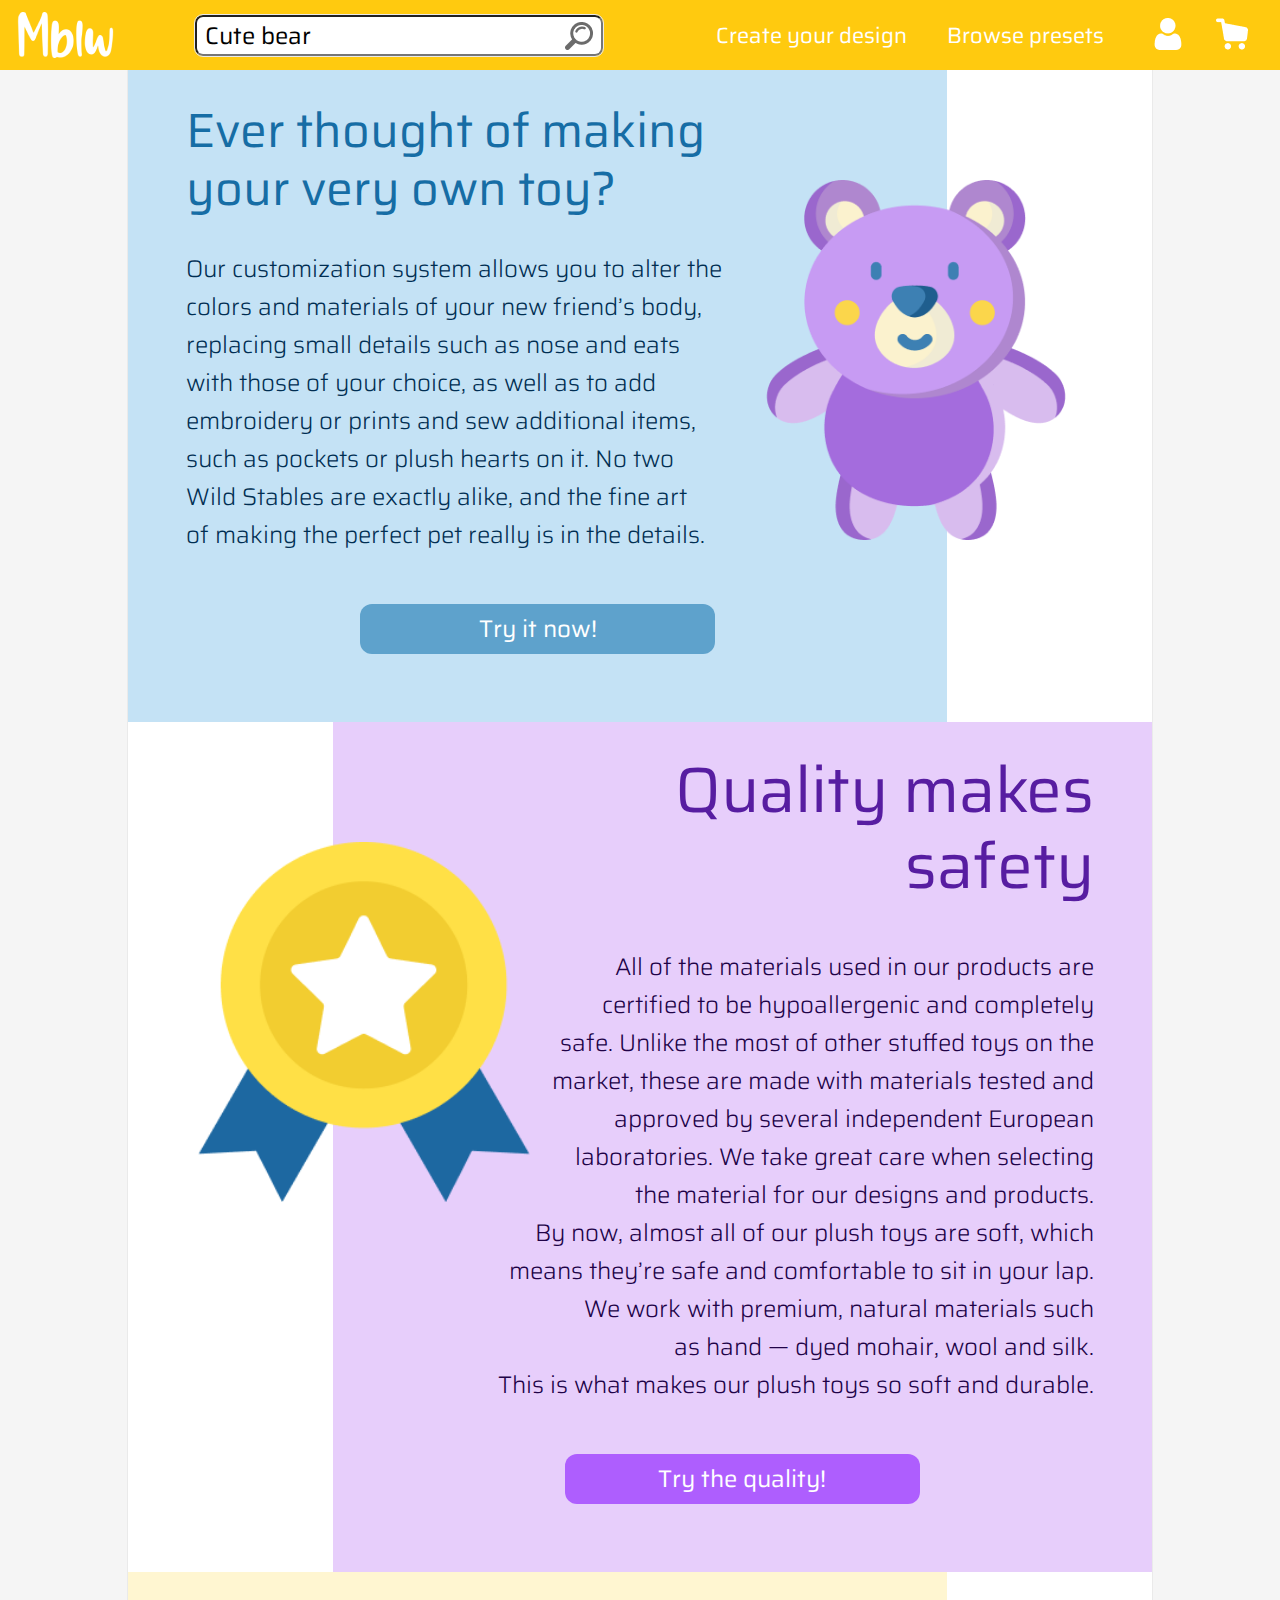
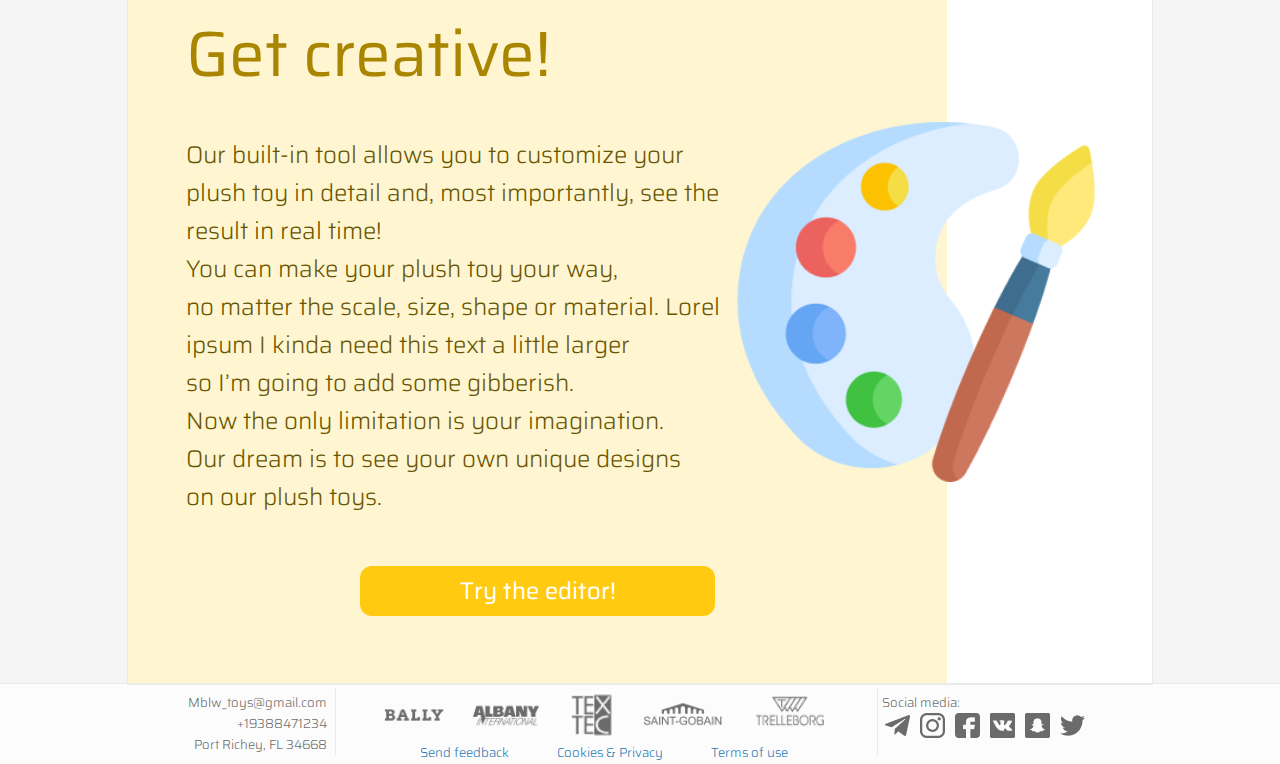
==== index.html @ 3b91e05f "Landing and stuff" ====
<!DOCTYPE HTML>
<html>
<head>
<meta charset="utf-8">
<link href="styles.css" rel="stylesheet" type="text/css">
<title>Mblw - custom plush toys!</title>
</head>
<body>

	<div id="header">
		<img src="images/logos/logo.png" style="padding-top: 12px; padding-left: 16px; float: left; display: inline-block;">
		<input type="text" id="query" value=" Cute bear">
		<img src="images/icons/magnifier.png" style="margin-left: -38px; margin-bottom: -36px;">
		<img class="header_icon_button" src="images/icons/shopping-cart.png">
		<img class="header_icon_button" src="images/icons/user.png">
		<div class="header_text_button" style="padding-right: 28px">
			Browse presets
		</div>
		<div class="header_text_button">
			Create your design
		</div>
	</div>
	<div id="landing">
		<div>
			<img src="images/landing/plush-toy.png" style="float: right; margin-top: 180px; width: 360px; padding-right: 56px;">
			<div style="background: #C4E2F5; width: 80%; padding-top: 70px; display: block; padding-bottom: 68px;">
				<h1 style="padding-left: 58px; padding-right: 58px; color: #166DA5; font-size: 48px;">Ever thought of making your very own toy?</h1>
				<p style="padding-left: 58px; padding-right: 218px; color: #002E52">Our customization system allows you to&nbsp;alter the colors and materials of&nbsp;your new friend&rsquo;s body, replacing small details such as&nbsp;nose and eats with those of&nbsp;your choice, as&nbsp;well as&nbsp;to&nbsp;add embroidery or&nbsp;prints and sew additional items, such as&nbsp;pockets or&nbsp;plush hearts on&nbsp;it. No&nbsp;two Wild Stables are exactly alike, and the fine art of&nbsp;making the perfect pet really is&nbsp;in&nbsp;the details.</p>
				<div class="landing_button" align="center" style="background: #5EA2CC; margin-left: auto; margin-right: auto;">Try it now!</div>
			</div>
		</div>
		<div align="right">
			<img src="images/landing/medal.png" style="float: left; margin-top: 120px; width: 360px; padding-left: 56px;">
			<div style="background: #E7CEFB; width: 80%; padding-bottom: 68px;">
				<h1 style="padding-left: 58px; padding-right: 58px; color: #571DA1; margin-top: 0px; padding-top: 30px">Quality makes safety</h1>
				<p style="padding-left: 152px; padding-right: 58px; color: #200247;">All of&nbsp;the materials used in&nbsp;our products are certified to&nbsp;be&nbsp;hypoallergenic and completely safe. Unlike the most of&nbsp;other stuffed toys on&nbsp;the market, these are made with materials tested and approved by&nbsp;several independent European laboratories. We&nbsp;take great care when selecting the material for our designs and products.<br />
				By&nbsp;now, almost all of&nbsp;our plush toys are soft, which means they&rsquo;re safe and comfortable to&nbsp;sit in&nbsp;your lap. We&nbsp;work with premium, natural materials such as&nbsp;hand&nbsp;&mdash; dyed mohair, wool and silk.<br />
				This is&nbsp;what makes our plush toys so&nbsp;soft and durable.</p>
				<div class="landing_button" align="center" style="background: #AE5EFE; margin-left: auto; margin-right: auto;">Try the quality!</div>
			</div>
		</div>
		<div>
			<img src="images/landing/artist.png" style="float: right; margin-top: 150px; width: 360px; padding-right: 56px;">
			<div style="background: #FFF6D1; width: 80%; padding-top: 1px; margin-top: 0px; padding-bottom: 68px;">
				<h1 style="padding-left: 58px; padding-right: 58px; color: #AA8500;">Get creative!</h1>
				<p style="padding-left: 58px; padding-right: 218px; color: #695500">Our <nobr>built-in</nobr> tool allows you to&nbsp;customize your plush toy in&nbsp;detail and, most importantly, see the result in&nbsp;real time!<br />
				You can make your plush toy your way, no&nbsp;matter the scale, size, shape or&nbsp;material. Lorel ipsum I&nbsp;kinda need this text a&nbsp;little larger so&nbsp;I’m&nbsp;going to&nbsp;add some gibberish.<br />
				Now the only limitation is&nbsp;your imagination.<br />
				Our dream is&nbsp;to&nbsp;see your own unique designs on&nbsp;our plush toys.</p>
				<div class="landing_button" align="center" style="background: #FFCA0F; margin-left: auto; margin-right: auto;">Try the editor!</div>
			</div>
		</div>
	</div>
	<div id="footer" align="center">
		<div align="right" style="display: inline-block; vertical-align: top; padding-top: 4px; padding-right: 4px;">
			<f>Mblw_toys@gmail.com</f><br/> <f>+19388471234</f><br/> <f>Port Richey, FL 34668</f><br/>
		</div>
		<div style="width: 1px; height: 68px; background: #EAEAEA; display: inline-block;"></div>
		<div align="center" style="display: inline-block; vertical-align: top; padding-top: 4px; padding-right: 4px;">
			<div style="display: block; padding-left: 32px; padding-right: 32px;">
				<img class="footer_picture" src="images/logos/bally.png">
				<img class="footer_picture" src="images/logos/albany-international.png">
				<img class="footer_picture" src="images/logos/Group.png">
				<img class="footer_picture" src="images/logos/saint-gobain.png">
				<img class="footer_picture" src="images/logos/trelleborg.png">
			</div>
			<div class="footer_text_button">Send feedback</div>
			<div class="footer_text_button">Cookies & Privacy</div>
			<div class="footer_text_button">Terms of use</div>
		</div>
		
		<div style="width: 1px; height: 68px; background: #EAEAEA; display: inline-block;"></div>
		<div align="left" style="display: inline-block; vertical-align: top; padding-top: 4px; padding-right: 4px;">
			<f>Social media:</f><br/>
			<img class="social_logo" src="images/icons/telegram.png">
			<img class="social_logo" src="images/icons/instagram-logo.png">
			<img class="social_logo" src="images/icons/facebook.png">
			<img class="social_logo" src="images/icons/vk-reproductor.png">
			<img class="social_logo" src="images/icons/snapchat.png">
			<img class="social_logo" src="images/icons/twitter.png">
		</div>
	</div>
</body>
</html>
---- styles.css ----
@charset "utf-8";
@import url('https://fonts.googleapis.com/css2?family=Saira&display=swap');
/* CSS Document */

body{
	background: #F5F5F5;
	margin: 0px;
}

#header{
	background: #FFCA0F;
	width: 100%;
	height: 70px;
	position: fixed;
}

.header_text_button{ 
	margin-left: 20px;
	margin-right: 20px;
	margin-top: 18px;
	font-family: 'Saira', sans-serif;
	font: bold;
	font-size: 22px;
	color: white;
	display: inline-block; 
	float: right;
}

.header_icon_button{ 
	display: inline-block; 
	float: right; 
	padding-top: 18px; 
	padding-right: 32px; 
	width: 32px;
	height: 32px;
}

#query{
	font-family: 'Saira', sans-serif;
	display: inline-block; 
	float: left; 
	height: 35px; 
	width: 400px; 
	margin-top: 15px; 
	margin-left: 80px;
	font-size: 24px;
	border-radius: 8px;
	outline: 1px solid #EAEAEA;
}

#landing{
	width: 80%;
	margin-left: 10%;
	background: #FFF;
	outline: 1px solid #EAEAEA;	
}

#shoplist{
	width: 67.6%;
	margin-left: 22%;
	background: #EDDFFF;
	outline: 1px solid #EAEAEA;	
}

.card{
	width: 20%;
	margin-left: 1%;
	margin-right: 1%;
	background: #F5F5F5;
}

.landing_button{
	font-family: 'Saira', sans-serif;
	font-size: 24px;
	font-weight: 400;
	color: white;
	width: 355px;
	height: 44px;
	border-radius: 12px;
	padding-top: 6px;
	margin-top: 50px;
}

.footer_picture{
	height: 46px;
	padding-left: 12px;
	padding-right: 12px;
}

.footer_text_button{ 
	margin-left: 22px;
	margin-right: 22px;
	font-family: 'Saira', sans-serif;
	font-weight: 300;
	font-size: 13px;
	vertical-align: top;
	color: #1D79B3;
	display: inline-block; 
}

.social_logo{
	height: 25px;
	padding-left: 3px;
	padding-right: 3px;
}

h1{
	font-family: 'Saira', sans-serif;
	font-size: 64px;
	font-weight: 400;
	line-height: 120%;
}

h2{
	font-family: 'Saira', sans-serif;
	font-size: 36px;
	font-weight: 400;
	line-height: 120%;
}

pricetag{
	padding-left: 10px;
	color: #606060;
	font-family: 'Saira', sans-serif;
	font-size: 24px;
	font-weight: 400;
	display: block;
	margin-top: -8px;
}


p{
	font-family: 'Saira', sans-serif;
	font-size: 24px;
	font-weight: 300;
}

f{
	font-family: 'Saira', sans-serif;
	font-size: 13px;
	font-weight: 300;
}

#footer{
	background: #FCFCFC;
	width: 100%;
	height: 76px;
	outline: 1px solid #EAEAEA;	
	padding-top: 4px;
	color: #6B6B6B;
}

#clear{ 
	clear: both; 
}
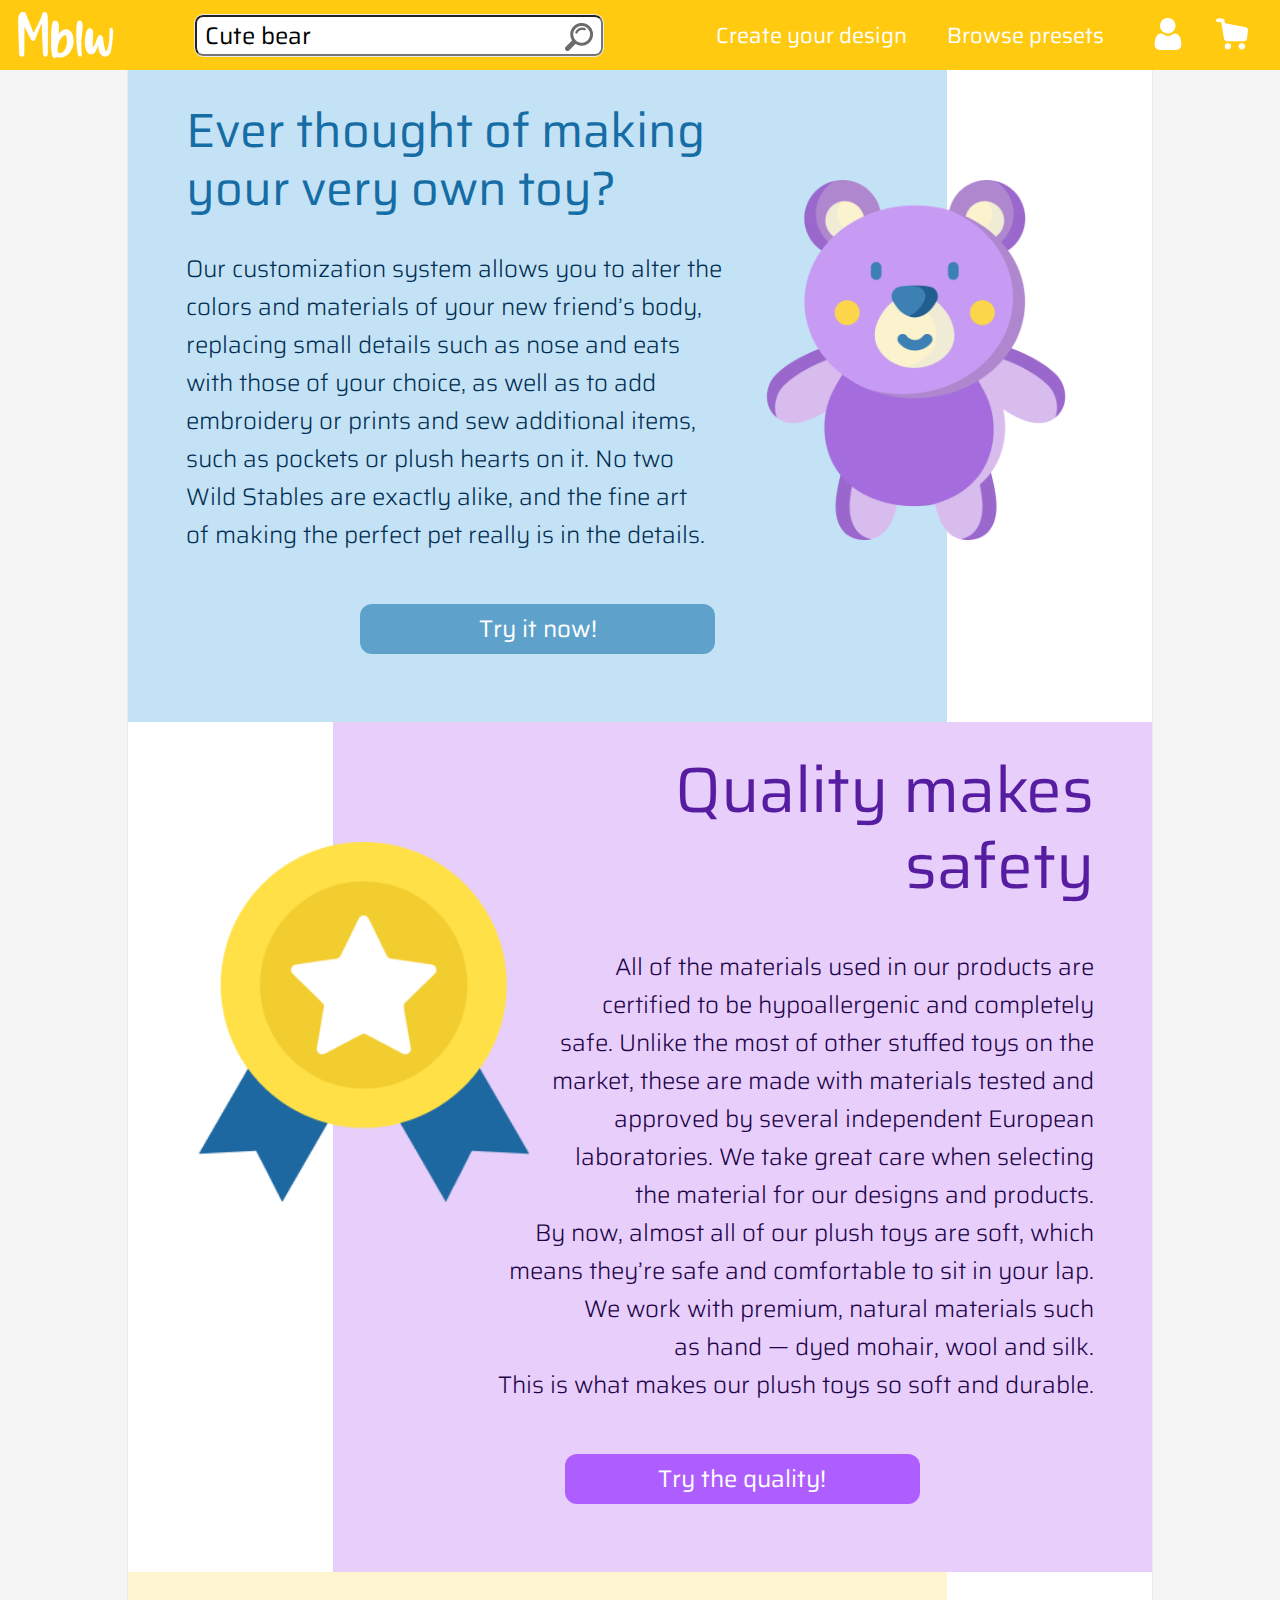
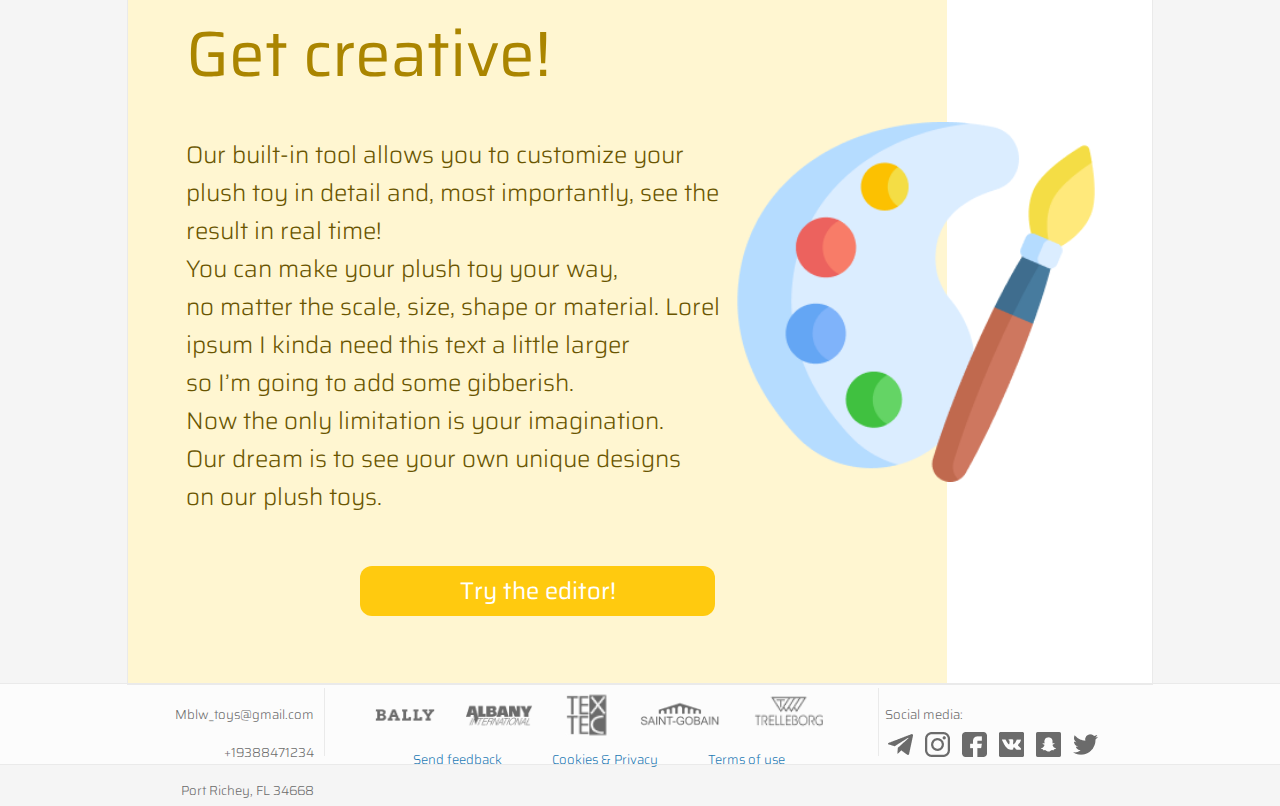
==== commit 92dbda37: "added js" ====
--- a/index.html
+++ b/index.html
@@ -3,21 +3,21 @@
 <head>
 <meta charset="utf-8">
 <link href="styles.css" rel="stylesheet" type="text/css">
+
 <title>Mblw - custom plush toys!</title>
 </head>
 <body>
-
 	<div id="header">
-		<img src="images/logos/logo.png" style="padding-top: 12px; padding-left: 16px; float: left; display: inline-block;">
+		<a href="index.html"><img src="images/logos/logo.png" style="padding-top: 12px; padding-left: 16px; float: left; display: inline-block;"></a>
 		<input type="text" id="query" value=" Cute bear">
-		<img src="images/icons/magnifier.png" style="margin-left: -38px; margin-bottom: -36px;">
+		<a href="bases.html"><img src="images/icons/magnifier.png" style="margin-left: -38px; margin-bottom: -24px;"></a>
 		<img class="header_icon_button" src="images/icons/shopping-cart.png">
 		<img class="header_icon_button" src="images/icons/user.png">
 		<div class="header_text_button" style="padding-right: 28px">
 			Browse presets
 		</div>
 		<div class="header_text_button">
-			Create your design
+			<a href="bases.html">Create your design</a>
 		</div>
 	</div>
 	<div id="landing">
@@ -26,7 +26,8 @@
 			<div style="background: #C4E2F5; width: 80%; padding-top: 70px; display: block; padding-bottom: 68px;">
 				<h1 style="padding-left: 58px; padding-right: 58px; color: #166DA5; font-size: 48px;">Ever thought of making your very own toy?</h1>
 				<p style="padding-left: 58px; padding-right: 218px; color: #002E52">Our customization system allows you to&nbsp;alter the colors and materials of&nbsp;your new friend&rsquo;s body, replacing small details such as&nbsp;nose and eats with those of&nbsp;your choice, as&nbsp;well as&nbsp;to&nbsp;add embroidery or&nbsp;prints and sew additional items, such as&nbsp;pockets or&nbsp;plush hearts on&nbsp;it. No&nbsp;two Wild Stables are exactly alike, and the fine art of&nbsp;making the perfect pet really is&nbsp;in&nbsp;the details.</p>
-				<div class="landing_button" align="center" style="background: #5EA2CC; margin-left: auto; margin-right: auto;">Try it now!</div>
+				<a href="bases.html">
+				<div class="landing_button" align="center" style="background: #5EA2CC; margin-left: auto; margin-right: auto;">Try it now!</div></a>
 			</div>
 		</div>
 		<div align="right">
@@ -36,7 +37,8 @@
 				<p style="padding-left: 152px; padding-right: 58px; color: #200247;">All of&nbsp;the materials used in&nbsp;our products are certified to&nbsp;be&nbsp;hypoallergenic and completely safe. Unlike the most of&nbsp;other stuffed toys on&nbsp;the market, these are made with materials tested and approved by&nbsp;several independent European laboratories. We&nbsp;take great care when selecting the material for our designs and products.<br />
 				By&nbsp;now, almost all of&nbsp;our plush toys are soft, which means they&rsquo;re safe and comfortable to&nbsp;sit in&nbsp;your lap. We&nbsp;work with premium, natural materials such as&nbsp;hand&nbsp;&mdash; dyed mohair, wool and silk.<br />
 				This is&nbsp;what makes our plush toys so&nbsp;soft and durable.</p>
-				<div class="landing_button" align="center" style="background: #AE5EFE; margin-left: auto; margin-right: auto;">Try the quality!</div>
+				<a href="bases.html">
+				<div class="landing_button" align="center" style="background: #AE5EFE; margin-left: auto; margin-right: auto;">Try the quality!</div></a>
 			</div>
 		</div>
 		<div>
@@ -47,7 +49,9 @@
 				You can make your plush toy your way, no&nbsp;matter the scale, size, shape or&nbsp;material. Lorel ipsum I&nbsp;kinda need this text a&nbsp;little larger so&nbsp;I’m&nbsp;going to&nbsp;add some gibberish.<br />
 				Now the only limitation is&nbsp;your imagination.<br />
 				Our dream is&nbsp;to&nbsp;see your own unique designs on&nbsp;our plush toys.</p>
+				<a href="bases.html">
 				<div class="landing_button" align="center" style="background: #FFCA0F; margin-left: auto; margin-right: auto;">Try the editor!</div>
+				</a>
 			</div>
 		</div>
 	</div>
--- a/styles.css
+++ b/styles.css
@@ -3,6 +3,8 @@
 /* CSS Document */
 
 body{
+	font-family: 'Saira', sans-serif;
+	font-size: 24px;
 	background: #F5F5F5;
 	margin: 0px;
 }
@@ -48,25 +50,60 @@
 	outline: 1px solid #EAEAEA;
 }
 
+#price{
+	width: 84%;	
+	margin-left: 8%;
+	margin-bottom: 12px;
+}
+
 #landing{
 	width: 80%;
 	margin-left: 10%;
 	background: #FFF;
 	outline: 1px solid #EAEAEA;	
+	display: inline-block;
 }
 
 #shoplist{
 	width: 67.6%;
-	margin-left: 22%;
+	padding-left: 2%;
+	display: inline-block;
 	background: #EDDFFF;
 	outline: 1px solid #EAEAEA;	
 }
 
+#filters{
+	padding-top: 60px;
+	width: 20%;
+	display: inline-block;
+	background: #FFF;
+	outline: 1px solid #EAEAEA;	
+	height: 700px;
+	float: left;
+}
+
+#price_filter{
+	width: 100%;
+	display: inline-block;
+	background: #FFF;
+	outline: 1px solid #EAEAEA;	
+	float: left;
+}
+
 .card{
-	width: 20%;
+	width: 22%;
 	margin-left: 1%;
 	margin-right: 1%;
 	background: #F5F5F5;
+	display: inline-block;
+	margin-bottom: 20px;
+	box-shadow: 3px 4px rgba(0, 0, 0, .25);
+}
+
+.card_img{
+	width:100%; 
+	height: 232px; 
+	object-fit: cover;
 }
 
 .landing_button{
@@ -118,9 +155,24 @@
 	line-height: 120%;
 }
 
+h3{
+	font-family: 'Saira', sans-serif;
+	font-size: 24px;
+	font-weight: 400;
+	line-height: 120%;
+}
+
+h4{
+	font-family: 'Saira', sans-serif;
+	font-size: 18px;
+	font-weight: 600;
+	line-height: 120%;
+}
+
+
 pricetag{
 	padding-left: 10px;
-	color: #606060;
+	color: #7827DD;
 	font-family: 'Saira', sans-serif;
 	font-size: 24px;
 	font-weight: 400;
@@ -128,6 +180,15 @@
 	margin-top: -8px;
 }
 
+nametag{
+	padding-left: 10px;
+	color: #606060;
+	font-family: 'Saira', sans-serif;
+	font-size: 24px;
+	font-weight: 400;
+	display: block;
+	margin-top: -8px;
+}
 
 p{
 	font-family: 'Saira', sans-serif;
@@ -139,6 +200,11 @@
 	font-family: 'Saira', sans-serif;
 	font-size: 13px;
 	font-weight: 300;
+}
+
+a{
+	text-decoration:none;
+	color: inherit;
 }
 
 #footer{
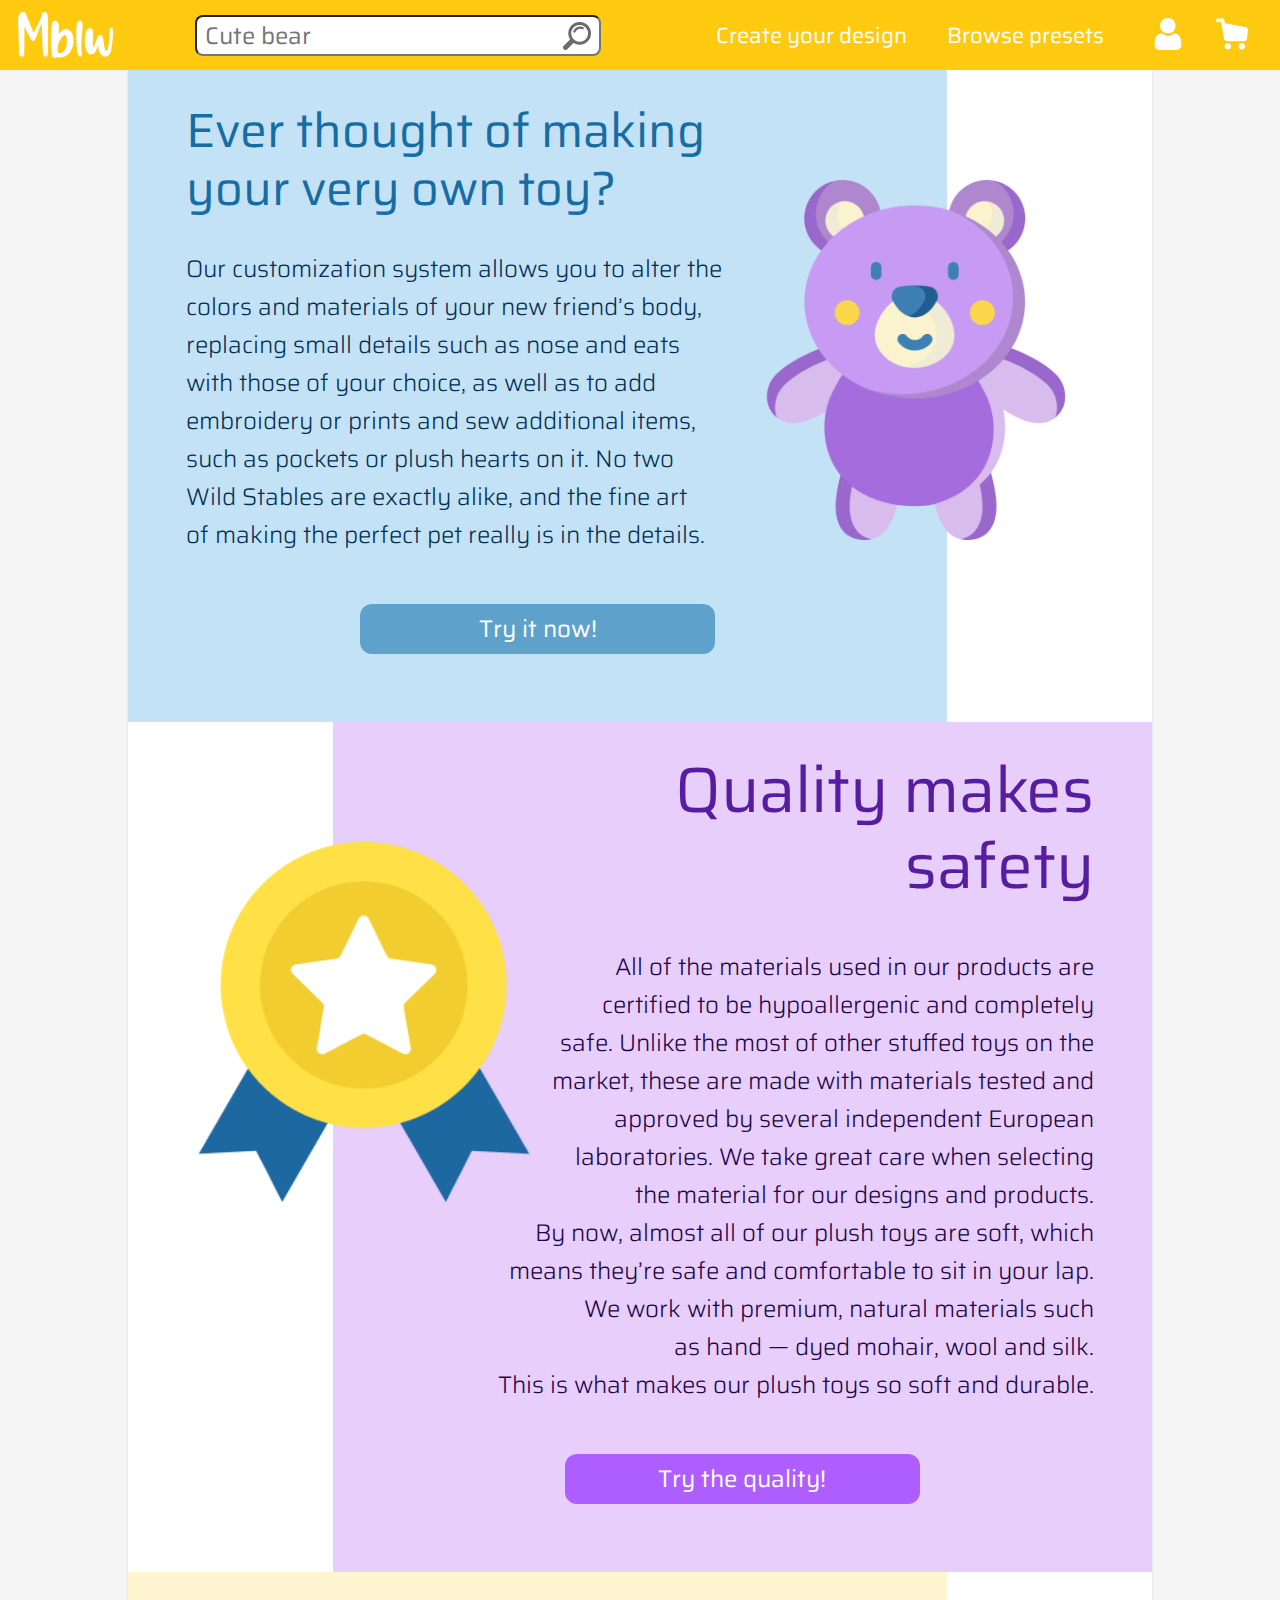
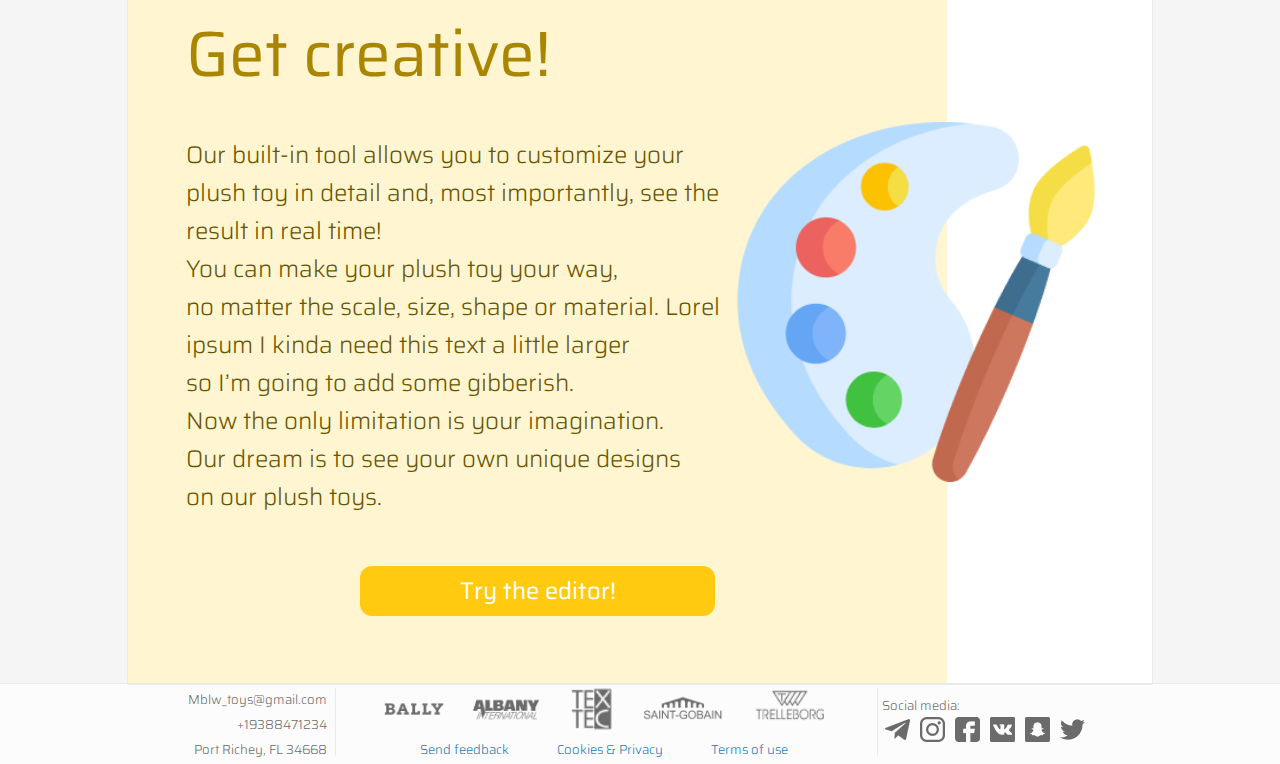
==== commit 58edc7db: "finished the second page" ====
--- a/index.html
+++ b/index.html
@@ -9,8 +9,8 @@
 <body>
 	<div id="header">
 		<a href="index.html"><img src="images/logos/logo.png" style="padding-top: 12px; padding-left: 16px; float: left; display: inline-block;"></a>
-		<input type="text" id="query" value=" Cute bear">
-		<a href="bases.html"><img src="images/icons/magnifier.png" style="margin-left: -38px; margin-bottom: -24px;"></a>
+		<input type="text" id="query" placeholder="Cute bear">
+		<a href="bases.html"><img src="images/icons/magnifier.png" style="margin-left: -38px; margin-bottom: -32px;"></a>
 		<img class="header_icon_button" src="images/icons/shopping-cart.png">
 		<img class="header_icon_button" src="images/icons/user.png">
 		<div class="header_text_button" style="padding-right: 28px">
@@ -56,11 +56,11 @@
 		</div>
 	</div>
 	<div id="footer" align="center">
-		<div align="right" style="display: inline-block; vertical-align: top; padding-top: 4px; padding-right: 4px;">
+		<div align="right" style="display: inline-block; vertical-align: top; margin-top: -2px; padding-right: 4px;">
 			<f>Mblw_toys@gmail.com</f><br/> <f>+19388471234</f><br/> <f>Port Richey, FL 34668</f><br/>
 		</div>
 		<div style="width: 1px; height: 68px; background: #EAEAEA; display: inline-block;"></div>
-		<div align="center" style="display: inline-block; vertical-align: top; padding-top: 4px; padding-right: 4px;">
+		<div align="center" style="display: inline-block; vertical-align: top; margin-top: -2px; padding-right: 4px;">
 			<div style="display: block; padding-left: 32px; padding-right: 32px;">
 				<img class="footer_picture" src="images/logos/bally.png">
 				<img class="footer_picture" src="images/logos/albany-international.png">
--- a/styles.css
+++ b/styles.css
@@ -4,7 +4,6 @@
 
 body{
 	font-family: 'Saira', sans-serif;
-	font-size: 24px;
 	background: #F5F5F5;
 	margin: 0px;
 }
@@ -14,6 +13,7 @@
 	width: 100%;
 	height: 70px;
 	position: fixed;
+    z-index:99;
 }
 
 .header_text_button{ 
@@ -42,18 +42,19 @@
 	display: inline-block; 
 	float: left; 
 	height: 35px; 
-	width: 400px; 
+	width: 392px; 
+    padding-left: 8px;
 	margin-top: 15px; 
 	margin-left: 80px;
 	font-size: 24px;
 	border-radius: 8px;
-	outline: 1px solid #EAEAEA;
 }
 
 #price{
 	width: 84%;	
 	margin-left: 8%;
-	margin-bottom: 12px;
+	margin-bottom: -10px;
+	margin-top: -10px;
 }
 
 #landing{
@@ -78,7 +79,6 @@
 	display: inline-block;
 	background: #FFF;
 	outline: 1px solid #EAEAEA;	
-	height: 700px;
 	float: left;
 }
 
@@ -88,6 +88,7 @@
 	background: #FFF;
 	outline: 1px solid #EAEAEA;	
 	float: left;
+	font-size: 24px;
 }
 
 .card{
@@ -135,12 +136,116 @@
 	display: inline-block; 
 }
 
+.list_expand_button{
+	padding: 0px;
+	margin: 0px;
+	margin-top: 2px;
+	width: 90%;
+	max-width: 100%;
+	font-family: 'Saira', sans-serif;
+	font-weight: 300;
+	font-size: 13px;
+	vertical-align: top;
+	text-align: center;
+	color: #1D79B3;
+	display: inline-block; 
+}
+
+.list_caret{
+	position: relative;
+	left: 90%;
+	top: -24px;
+	-ms-top: -49px;
+}
+
+.collapsible[active='true'] > .list_caret {
+    transform: scale(1.6) rotate(-90deg);
+}
+
 .social_logo{
 	height: 25px;
 	padding-left: 3px;
 	padding-right: 3px;
 }
 
+.collapsible {
+	background-color: #FFF;
+	color: black;
+	cursor: pointer;
+	height: 36px;
+	width: 100%;
+	text-align: left;
+	outline: none;
+	border: none;
+	padding: 0px;
+	margin: 0px;
+	padding-left: 10px;
+}
+
+.active, .collapsible:hover {
+  background-color: #FAFAFA;
+}
+
+.content {
+	padding: 0 0 0 16px;
+	max-height: 0;
+	overflow: hidden;
+	transition: max-height 0.1s ease;
+}
+
+.filter_set{
+	width: 100%;
+	display: inline-block;
+	background: #FFF;
+	outline: 1px solid #EAEAEA;	
+	float: left;
+	font-size: 24px;
+	padding-top: 0px;
+	margin-top: 10px;
+}
+
+.container {
+	display: block;
+	position: relative;
+	padding-left: 28px;
+	margin-top: -6px;
+	cursor: pointer;
+	-webkit-user-select: none;
+	-moz-user-select: none;
+	-ms-user-select: none;
+	user-select: none;
+}
+
+.container input {
+	display: none;
+}
+
+.checkmark {
+	position: absolute;
+	top: 12px;
+	left: 0px;
+	height: 17px;
+	width: 17px;
+	background-color: #FEFEFE;
+	outline: 1px solid #EAEAEA;
+}
+
+.container:hover input ~ .checkmark {
+	background-color: #EEE;
+}
+
+.checkmark:after {
+	content: url("images/icons/delete.png");
+	position: absolute;
+	left: 2px;
+	top:-12px;
+	display: none;
+}
+
+.container input:checked ~ .checkmark:after {
+ 	display: block;
+}
+
 h1{
 	font-family: 'Saira', sans-serif;
 	font-size: 64px;
@@ -166,7 +271,9 @@
 	font-family: 'Saira', sans-serif;
 	font-size: 18px;
 	font-weight: 600;
-	line-height: 120%;
+	line-height: 75%;
+	margin-block-start: .6em;
+    margin-block-end: .6em;
 }
 
 
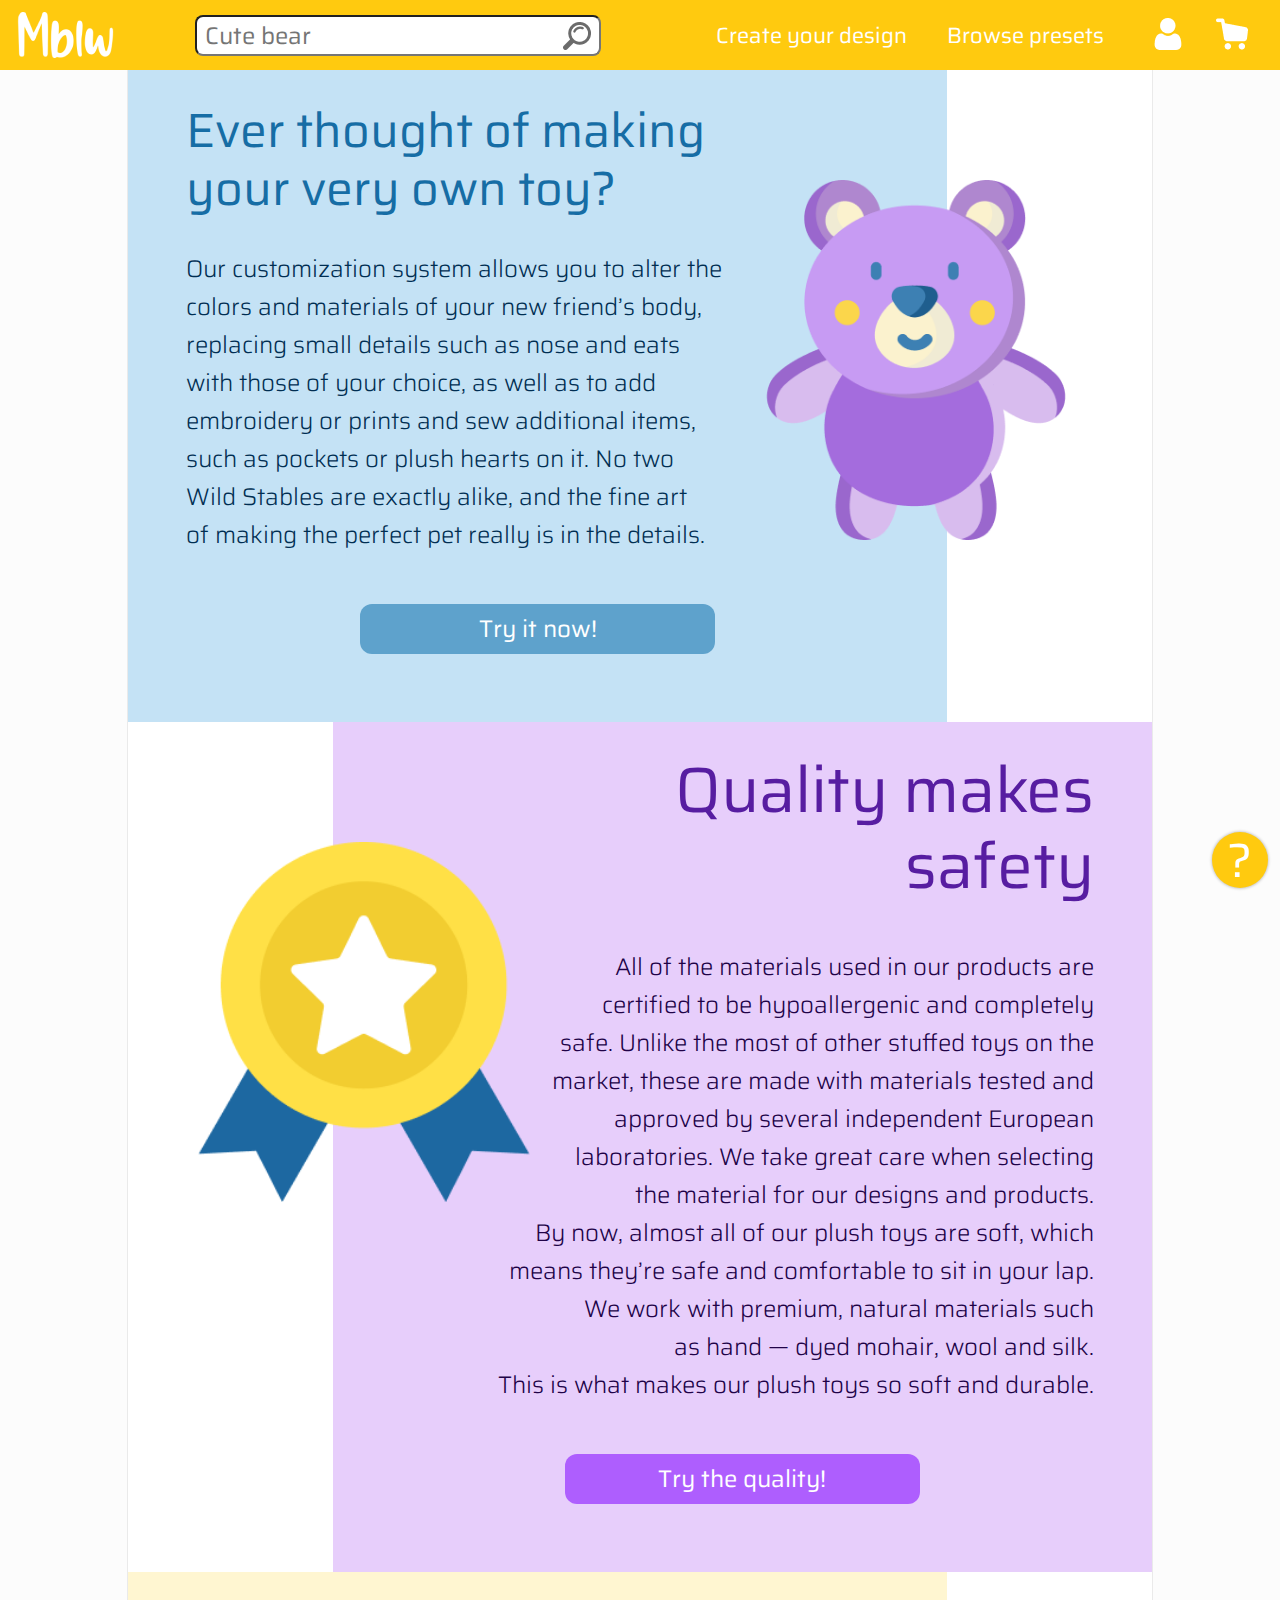
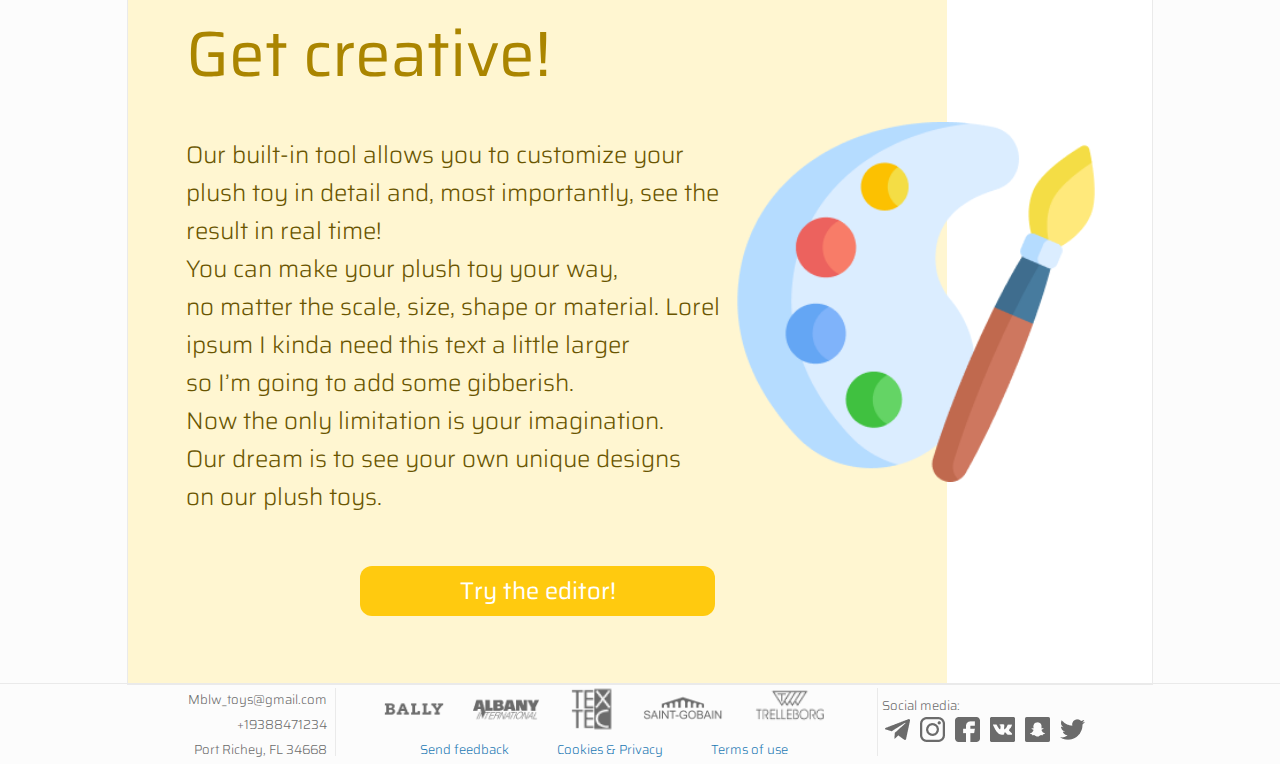
==== commit 0f18daa1: "added orders list" ====
--- a/index.html
+++ b/index.html
@@ -9,12 +9,12 @@
 <body>
 	<div id="header">
 		<a href="index.html"><img src="images/logos/logo.png" style="padding-top: 12px; padding-left: 16px; float: left; display: inline-block;"></a>
-		<input type="text" id="query" placeholder="Cute bear">
+		<input type="text" class="query" placeholder="Cute bear">
 		<a href="bases.html"><img src="images/icons/magnifier.png" style="margin-left: -38px; margin-bottom: -32px;"></a>
 		<img class="header_icon_button" src="images/icons/shopping-cart.png">
-		<img class="header_icon_button" src="images/icons/user.png">
+		<a href="orders.html"><img class="header_icon_button" src="images/icons/user.png"></a>
 		<div class="header_text_button" style="padding-right: 28px">
-			Browse presets
+			<a href="presets.html">Browse presets</a>
 		</div>
 		<div class="header_text_button">
 			<a href="bases.html">Create your design</a>
@@ -84,5 +84,6 @@
 			<img class="social_logo" src="images/icons/twitter.png">
 		</div>
 	</div>
+    <a href="faq.html"><div id="questions">?</div></a>
 </body>
 </html>
--- a/styles.css
+++ b/styles.css
@@ -4,7 +4,7 @@
 
 body{
 	font-family: 'Saira', sans-serif;
-	background: #F5F5F5;
+	background: #FCFCFC;
 	margin: 0px;
 }
 
@@ -14,6 +14,42 @@
 	height: 70px;
 	position: fixed;
     z-index:99;
+}
+
+#questions{
+    width: 56px;
+    height: 56px;
+    position: fixed;
+    background: #FFCA0F;
+    z-index: 99;
+    right: 12px;
+    bottom: 12px;
+    border-radius: 28px;
+    text-align: center;
+    color: white;
+    font-family: 'Saira', sans-serif;
+	font: bold;
+	font-size: 48px;
+    line-height: 120%;
+    box-shadow: 0px 0px 3px 0.5px rgba(0,0,0,.25);
+}
+
+#bg_default{
+    background: #F5F5F5;
+    width: 75%;
+    min-height: 84.5vh;
+    padding-top: 70px;
+    margin-left: 12.5%;
+    box-shadow: 0px 0px 6px 1px rgba(0,0,0,.25);
+}
+
+#container_default{
+    background: #FFF;
+    width: 75%;
+    min-height: 78vh;
+    margin-top: 3.5vh;
+    margin-left: 12.5%;
+    outline: solid 1px #EAEAEA;
 }
 
 .header_text_button{ 
@@ -37,7 +73,7 @@
 	height: 32px;
 }
 
-#query{
+.query{
 	font-family: 'Saira', sans-serif;
 	display: inline-block; 
 	float: left; 
@@ -50,6 +86,16 @@
 	border-radius: 8px;
 }
 
+#faq{
+    width: 50%;
+    margin-left: 25%;
+    min-height: 100vh;
+    background: white;
+    display: inline-block;
+    padding-bottom: 10px;
+    margin-bottom: -10px;
+}
+
 #price{
 	width: 84%;	
 	margin-left: 8%;
@@ -89,6 +135,18 @@
 	outline: 1px solid #EAEAEA;	
 	float: left;
 	font-size: 24px;
+}
+
+#faq_header{
+    padding-top: 24px; 
+    outline: 1px solid #EAEAEA; 
+    vertical-align: top; 
+    position: fixed; 
+    width: 50%; 
+    height: 113px; 
+    background: white; 
+    z-index:98;
+    box-shadow: 0px 2px 4px rgba(0, 0, 0, .25);
 }
 
 .card{
@@ -155,11 +213,6 @@
 	position: relative;
 	left: 90%;
 	top: -24px;
-	-ms-top: -49px;
-}
-
-.collapsible[active='true'] > .list_caret {
-    transform: scale(1.6) rotate(-90deg);
 }
 
 .social_logo{
@@ -182,10 +235,6 @@
 	padding-left: 10px;
 }
 
-.active, .collapsible:hover {
-  background-color: #FAFAFA;
-}
-
 .content {
 	padding: 0 0 0 16px;
 	max-height: 0;
@@ -246,6 +295,23 @@
  	display: block;
 }
 
+.video-container {
+	position:relative;
+	padding-bottom:60%;
+    width: 60%;
+	padding-top:30px;
+	height:0;
+	overflow:hidden;
+}
+
+.video-container iframe, .video-container object, .video-container embed {
+	position:absolute;
+	top:0;
+	left:0;
+	width:100%;
+    height:100%;
+}
+
 h1{
 	font-family: 'Saira', sans-serif;
 	font-size: 64px;
@@ -314,6 +380,29 @@
 	color: inherit;
 }
 
+.tkey{
+    color: #6B6B6B;
+    font-family: 'Saira', sans-serif;
+	font-size: 16px;
+	font-weight: 300;
+    padding: 0px;
+    margin: 0px;
+    padding-left: 4px;
+    line-height: 100%;
+}
+
+.tval{
+    color: #000;
+    font-family: 'Saira', sans-serif;
+	font-size: 18px;
+	font-weight: 500;
+    padding: 0px;
+    margin: 0px;
+    padding-left: 4px;
+    line-height: 100%;
+}
+
+
 #footer{
 	background: #FCFCFC;
 	width: 100%;
